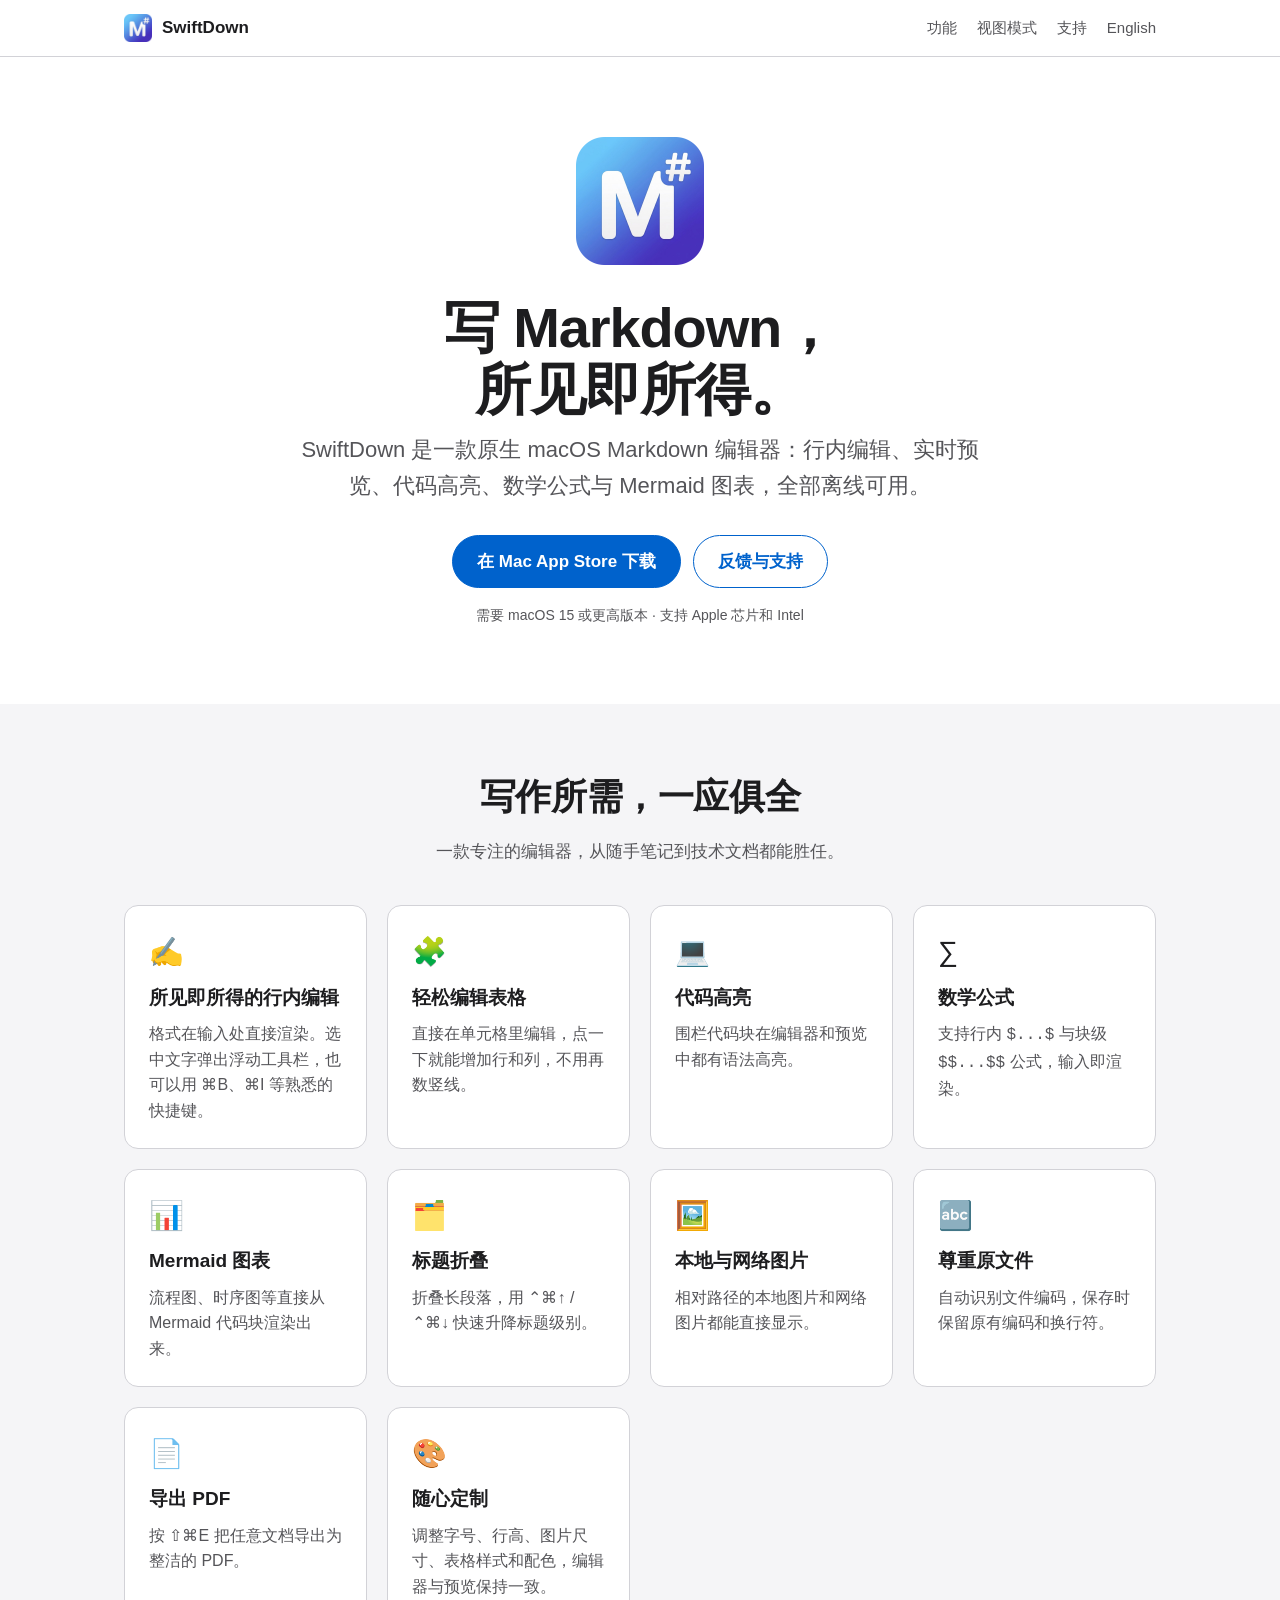
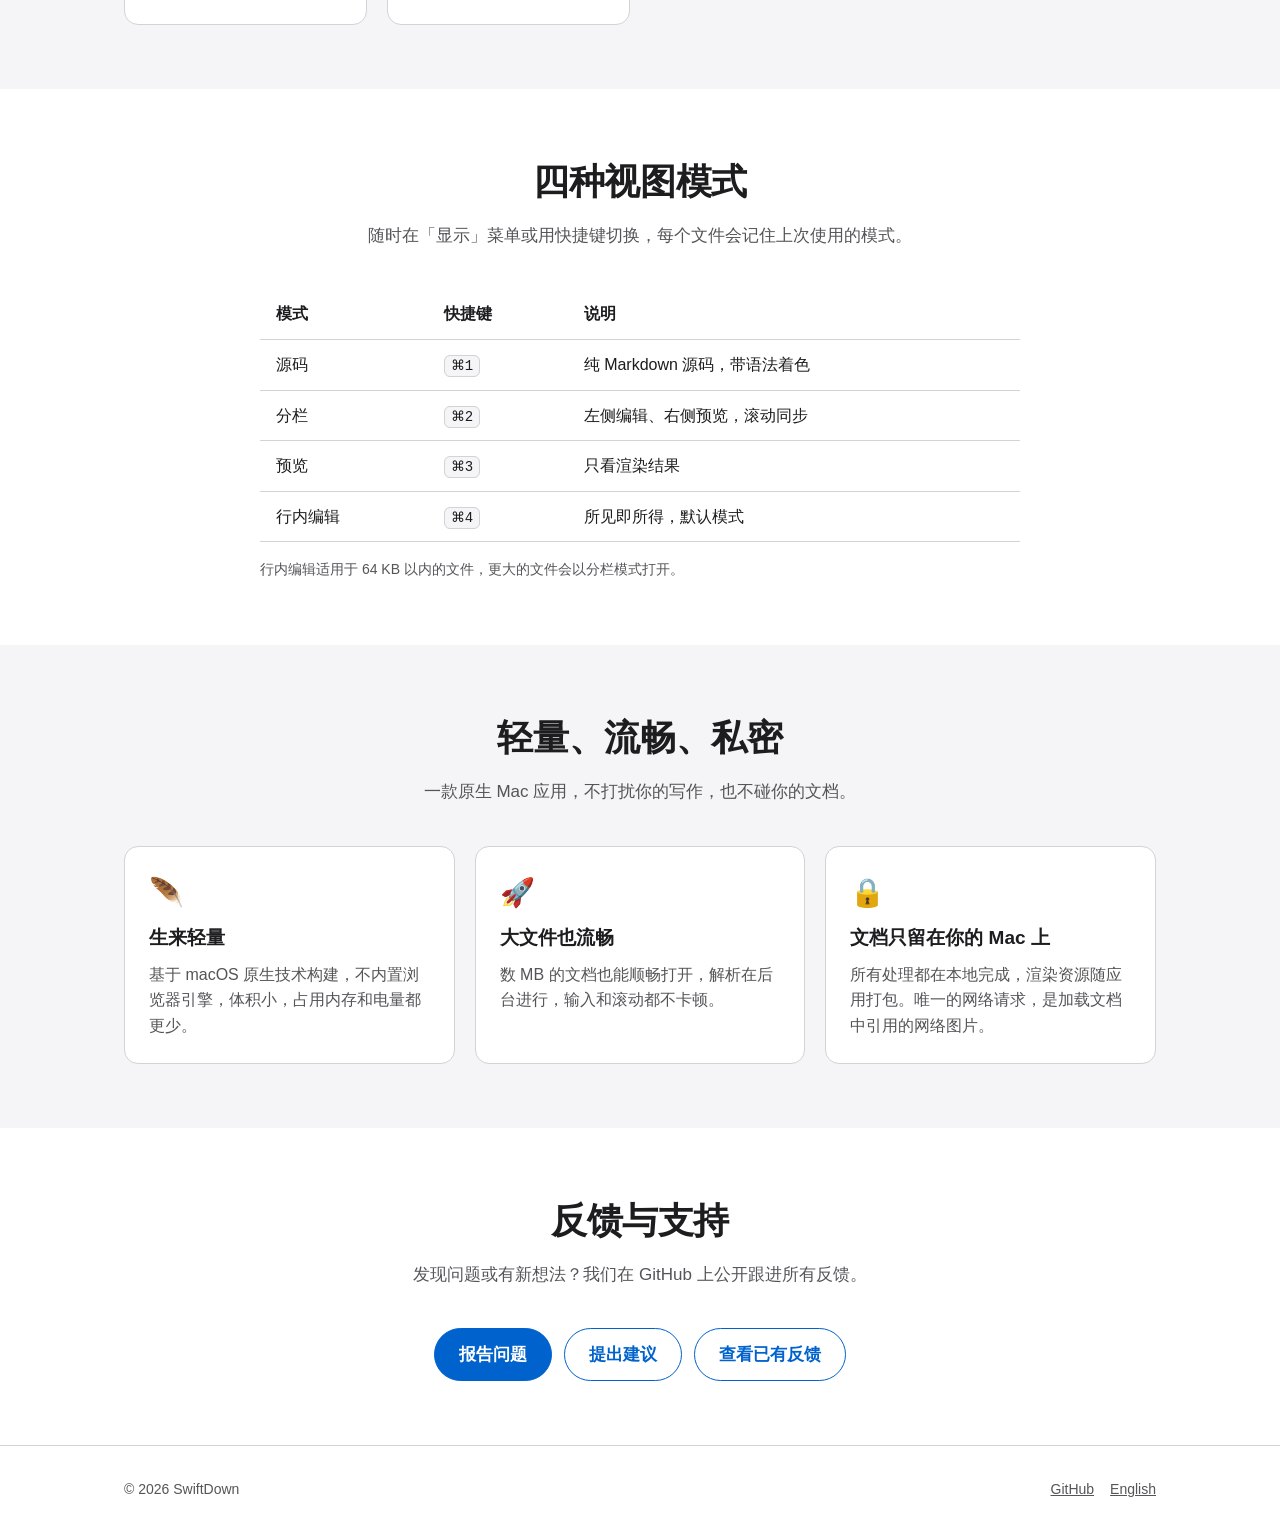
==== docs/zh/index.html @ 2b22502c "Add index.html" ====
<!DOCTYPE html>
<html lang="zh-Hans">
<head>
  <meta charset="utf-8">
  <meta name="viewport" content="width=device-width, initial-scale=1">
  <title>SwiftDown – 原生 macOS Markdown 编辑器</title>
  <meta name="description" content="SwiftDown 是一款原生 macOS Markdown 编辑器：所见即所得的行内编辑、实时预览、代码高亮、数学公式与 Mermaid 图表，全部离线可用。">
  <meta property="og:title" content="SwiftDown – 原生 macOS Markdown 编辑器">
  <meta property="og:description" content="所见即所得的行内编辑、实时预览、代码高亮、数学公式与 Mermaid 图表，全部离线可用。">
  <meta property="og:image" content="../assets/icon.png">
  <link rel="icon" type="image/png" href="../assets/icon.png">
  <link rel="alternate" hreflang="en" href="../">
  <link rel="stylesheet" href="../assets/style.css">
</head>
<body>
  <a class="skip-link" href="#main">跳到正文</a>

  <header class="site-header">
    <div class="container">
      <a class="brand" href="./">
        <img src="../assets/icon.png" alt="" width="28" height="28">
        <span>SwiftDown</span>
      </a>
      <nav class="site-nav" aria-label="主导航">
        <a href="#features">功能</a>
        <a href="#modes">视图模式</a>
        <a href="#support">支持</a>
        <a href="../" lang="en" hreflang="en">English</a>
      </nav>
    </div>
  </header>

  <main id="main">
    <section class="hero">
      <div class="container">
        <img class="app-icon" src="../assets/icon.png" alt="SwiftDown 应用图标" width="128" height="128">
        <h1>写 Markdown，<br>所见即所得。</h1>
        <p class="tagline">SwiftDown 是一款原生 macOS Markdown 编辑器：行内编辑、实时预览、代码高亮、数学公式与 Mermaid 图表，全部离线可用。</p>
        <div class="cta">
          <!-- TODO: 替换为你的 App Store 链接，例如 https://apps.apple.com/cn/app/id1234567890 -->
          <a class="button primary" href="https://apps.apple.com/cn/app/idXXXXXXXXXX">在 Mac App Store 下载</a>
          <a class="button secondary" href="https://github.com/xiaoterry1-cmyk/SwiftDown/issues">反馈与支持</a>
        </div>
        <p class="requirements">需要 macOS 15 或更高版本 · 支持 Apple 芯片和 Intel</p>
      </div>
    </section>

    <section id="features" class="alt" aria-labelledby="features-title">
      <div class="container">
        <h2 id="features-title">写作所需，一应俱全</h2>
        <p class="lead">一款专注的编辑器，从随手笔记到技术文档都能胜任。</p>
        <ul class="grid">
          <li class="card">
            <span class="emoji" aria-hidden="true">✍️</span>
            <h3>所见即所得的行内编辑</h3>
            <p>格式在输入处直接渲染。选中文字弹出浮动工具栏，也可以用 ⌘B、⌘I 等熟悉的快捷键。</p>
          </li>
          <li class="card">
            <span class="emoji" aria-hidden="true">🧩</span>
            <h3>轻松编辑表格</h3>
            <p>直接在单元格里编辑，点一下就能增加行和列，不用再数竖线。</p>
          </li>
          <li class="card">
            <span class="emoji" aria-hidden="true">💻</span>
            <h3>代码高亮</h3>
            <p>围栏代码块在编辑器和预览中都有语法高亮。</p>
          </li>
          <li class="card">
            <span class="emoji" aria-hidden="true">∑</span>
            <h3>数学公式</h3>
            <p>支持行内 <code>$...$</code> 与块级 <code>$$...$$</code> 公式，输入即渲染。</p>
          </li>
          <li class="card">
            <span class="emoji" aria-hidden="true">📊</span>
            <h3>Mermaid 图表</h3>
            <p>流程图、时序图等直接从 Mermaid 代码块渲染出来。</p>
          </li>
          <li class="card">
            <span class="emoji" aria-hidden="true">🗂️</span>
            <h3>标题折叠</h3>
            <p>折叠长段落，用 ⌃⌘↑ / ⌃⌘↓ 快速升降标题级别。</p>
          </li>
          <li class="card">
            <span class="emoji" aria-hidden="true">🖼️</span>
            <h3>本地与网络图片</h3>
            <p>相对路径的本地图片和网络图片都能直接显示。</p>
          </li>
          <li class="card">
            <span class="emoji" aria-hidden="true">🔤</span>
            <h3>尊重原文件</h3>
            <p>自动识别文件编码，保存时保留原有编码和换行符。</p>
          </li>
          <li class="card">
            <span class="emoji" aria-hidden="true">📄</span>
            <h3>导出 PDF</h3>
            <p>按 ⇧⌘E 把任意文档导出为整洁的 PDF。</p>
          </li>
          <li class="card">
            <span class="emoji" aria-hidden="true">🎨</span>
            <h3>随心定制</h3>
            <p>调整字号、行高、图片尺寸、表格样式和配色，编辑器与预览保持一致。</p>
          </li>
        </ul>
      </div>
    </section>

    <section id="modes" aria-labelledby="modes-title">
      <div class="container">
        <h2 id="modes-title">四种视图模式</h2>
        <p class="lead">随时在「显示」菜单或用快捷键切换，每个文件会记住上次使用的模式。</p>
        <div class="table-wrap">
          <table>
            <thead>
              <tr>
                <th scope="col">模式</th>
                <th scope="col">快捷键</th>
                <th scope="col">说明</th>
              </tr>
            </thead>
            <tbody>
              <tr><td>源码</td><td><kbd>⌘1</kbd></td><td>纯 Markdown 源码，带语法着色</td></tr>
              <tr><td>分栏</td><td><kbd>⌘2</kbd></td><td>左侧编辑、右侧预览，滚动同步</td></tr>
              <tr><td>预览</td><td><kbd>⌘3</kbd></td><td>只看渲染结果</td></tr>
              <tr><td>行内编辑</td><td><kbd>⌘4</kbd></td><td>所见即所得，默认模式</td></tr>
            </tbody>
          </table>
        </div>
        <p class="note">行内编辑适用于 64 KB 以内的文件，更大的文件会以分栏模式打开。</p>
      </div>
    </section>

    <section class="alt" aria-labelledby="privacy-title">
      <div class="container">
        <h2 id="privacy-title">轻量、流畅、私密</h2>
        <p class="lead">一款原生 Mac 应用，不打扰你的写作，也不碰你的文档。</p>
        <ul class="grid">
          <li class="card">
            <span class="emoji" aria-hidden="true">🪶</span>
            <h3>生来轻量</h3>
            <p>基于 macOS 原生技术构建，不内置浏览器引擎，体积小，占用内存和电量都更少。</p>
          </li>
          <li class="card">
            <span class="emoji" aria-hidden="true">🚀</span>
            <h3>大文件也流畅</h3>
            <p>数 MB 的文档也能顺畅打开，解析在后台进行，输入和滚动都不卡顿。</p>
          </li>
          <li class="card">
            <span class="emoji" aria-hidden="true">🔒</span>
            <h3>文档只留在你的 Mac 上</h3>
            <p>所有处理都在本地完成，渲染资源随应用打包。唯一的网络请求，是加载文档中引用的网络图片。</p>
          </li>
        </ul>
      </div>
    </section>

    <section id="support" aria-labelledby="support-title">
      <div class="container">
        <h2 id="support-title">反馈与支持</h2>
        <p class="lead">发现问题或有新想法？我们在 GitHub 上公开跟进所有反馈。</p>
        <div class="cta">
          <a class="button primary" href="https://github.com/xiaoterry1-cmyk/SwiftDown/issues/new?template=bug_report.yml">报告问题</a>
          <a class="button secondary" href="https://github.com/xiaoterry1-cmyk/SwiftDown/issues/new?template=feature_request.yml">提出建议</a>
          <a class="button secondary" href="https://github.com/xiaoterry1-cmyk/SwiftDown/issues">查看已有反馈</a>
        </div>
      </div>
    </section>
  </main>

  <footer class="site-footer">
    <div class="container">
      <span>© 2026 SwiftDown</span>
      <nav aria-label="页脚">
        <a href="https://github.com/xiaoterry1-cmyk/SwiftDown">GitHub</a>
        <a href="../" lang="en" hreflang="en">English</a>
      </nav>
    </div>
  </footer>
</body>
</html>
---- docs/assets/style.css ----
:root {
  --bg: #ffffff;
  --bg-alt: #f5f5f7;
  --text: #1d1d1f;
  --muted: #555559;
  --accent: #0062cc;
  --accent-text: #ffffff;
  --border: #d2d2d7;
  --radius: 14px;
  --max: 1080px;
}

@media (prefers-color-scheme: dark) {
  :root {
    --bg: #111113;
    --bg-alt: #1c1c1f;
    --text: #f5f5f7;
    --muted: #b0b0b6;
    --accent: #4da3ff;
    --accent-text: #0b0b0c;
    --border: #3a3a3e;
  }
}

* { box-sizing: border-box; }

html { scroll-behavior: smooth; }
@media (prefers-reduced-motion: reduce) {
  html { scroll-behavior: auto; }
}

body {
  margin: 0;
  font-family: -apple-system, BlinkMacSystemFont, "SF Pro Text", "PingFang SC", "Helvetica Neue", Arial, sans-serif;
  font-size: 17px;
  line-height: 1.6;
  color: var(--text);
  background: var(--bg);
  -webkit-font-smoothing: antialiased;
}

a { color: var(--accent); }
a:focus-visible, .button:focus-visible {
  outline: 3px solid var(--accent);
  outline-offset: 3px;
}

.skip-link {
  position: absolute;
  left: -9999px;
  top: 0;
  padding: 8px 12px;
  background: var(--bg);
  z-index: 10;
}
.skip-link:focus { left: 12px; top: 12px; }

.container {
  max-width: var(--max);
  margin: 0 auto;
  padding: 0 24px;
}

/* Header */
.site-header {
  border-bottom: 1px solid var(--border);
}
.site-header .container {
  display: flex;
  align-items: center;
  justify-content: space-between;
  height: 56px;
}
.brand {
  display: flex;
  align-items: center;
  gap: 10px;
  font-weight: 600;
  color: var(--text);
  text-decoration: none;
}
.brand img { width: 28px; height: 28px; }
.site-nav { display: flex; gap: 20px; font-size: 15px; }
.site-nav a { color: var(--muted); text-decoration: none; }
.site-nav a:hover { color: var(--text); }

/* Hero */
.hero {
  text-align: center;
  padding: 80px 0 64px;
}
.hero img.app-icon {
  width: 128px;
  height: 128px;
}
.hero h1 {
  font-size: clamp(36px, 6vw, 56px);
  line-height: 1.1;
  margin: 24px 0 12px;
  letter-spacing: -0.02em;
}
.hero .tagline {
  font-size: clamp(18px, 2.4vw, 22px);
  color: var(--muted);
  max-width: 680px;
  margin: 0 auto 32px;
}
.cta {
  display: flex;
  flex-wrap: wrap;
  justify-content: center;
  gap: 12px;
}
.button {
  display: inline-block;
  padding: 12px 24px;
  border-radius: 999px;
  font-weight: 600;
  text-decoration: none;
  border: 1px solid var(--accent);
}
.button.primary { background: var(--accent); color: var(--accent-text); }
.button.secondary { color: var(--accent); background: transparent; }
.requirements { margin-top: 16px; font-size: 14px; color: var(--muted); }

/* Sections */
section { padding: 64px 0; }
section.alt { background: var(--bg-alt); }
section h2 {
  font-size: clamp(28px, 4vw, 36px);
  text-align: center;
  margin: 0 0 12px;
  letter-spacing: -0.01em;
}
section .lead {
  text-align: center;
  color: var(--muted);
  max-width: 640px;
  margin: 0 auto 40px;
}

.grid {
  display: grid;
  grid-template-columns: repeat(auto-fit, minmax(240px, 1fr));
  gap: 20px;
  list-style: none;
  padding: 0;
  margin: 0;
}
.card {
  background: var(--bg);
  border: 1px solid var(--border);
  border-radius: var(--radius);
  padding: 24px;
}
section.alt .card { background: var(--bg); }
.card h3 { margin: 0 0 8px; font-size: 19px; }
.card p { margin: 0; color: var(--muted); font-size: 16px; }
.card .emoji { font-size: 28px; display: block; margin-bottom: 8px; }

/* Modes table */
.table-wrap { overflow-x: auto; }
table {
  width: 100%;
  max-width: 760px;
  margin: 0 auto;
  border-collapse: collapse;
  font-size: 16px;
}
th, td {
  text-align: left;
  padding: 12px 16px;
  border-bottom: 1px solid var(--border);
}
th { font-weight: 600; }
td kbd, th kbd {
  font-family: ui-monospace, SFMono-Regular, Menlo, monospace;
  font-size: 14px;
  padding: 2px 6px;
  border: 1px solid var(--border);
  border-radius: 6px;
  background: var(--bg-alt);
}
.note {
  max-width: 760px;
  margin: 16px auto 0;
  font-size: 14px;
  color: var(--muted);
}

/* Footer */
.site-footer {
  border-top: 1px solid var(--border);
  padding: 32px 0;
  font-size: 14px;
  color: var(--muted);
}
.site-footer .container {
  display: flex;
  flex-wrap: wrap;
  gap: 16px;
  justify-content: space-between;
}
.site-footer nav { display: flex; flex-wrap: wrap; gap: 16px; }
.site-footer a { color: var(--muted); }
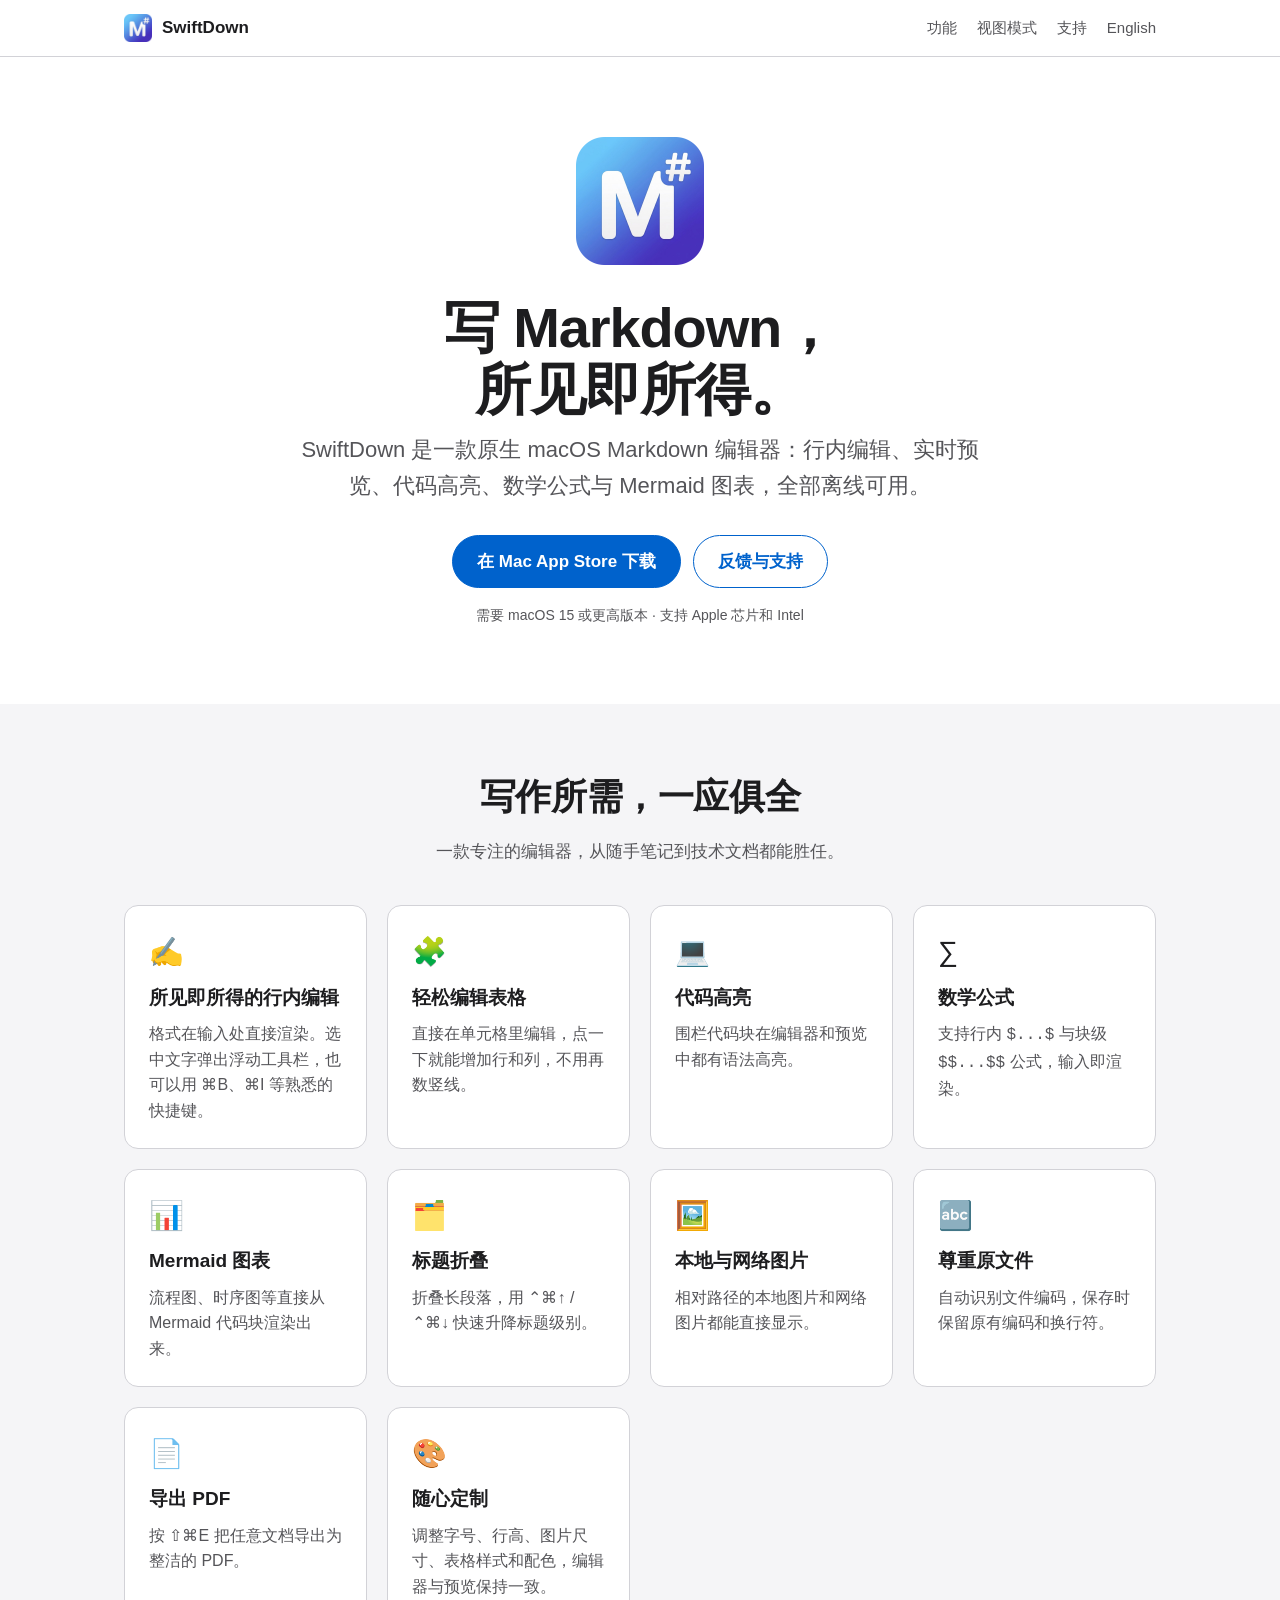
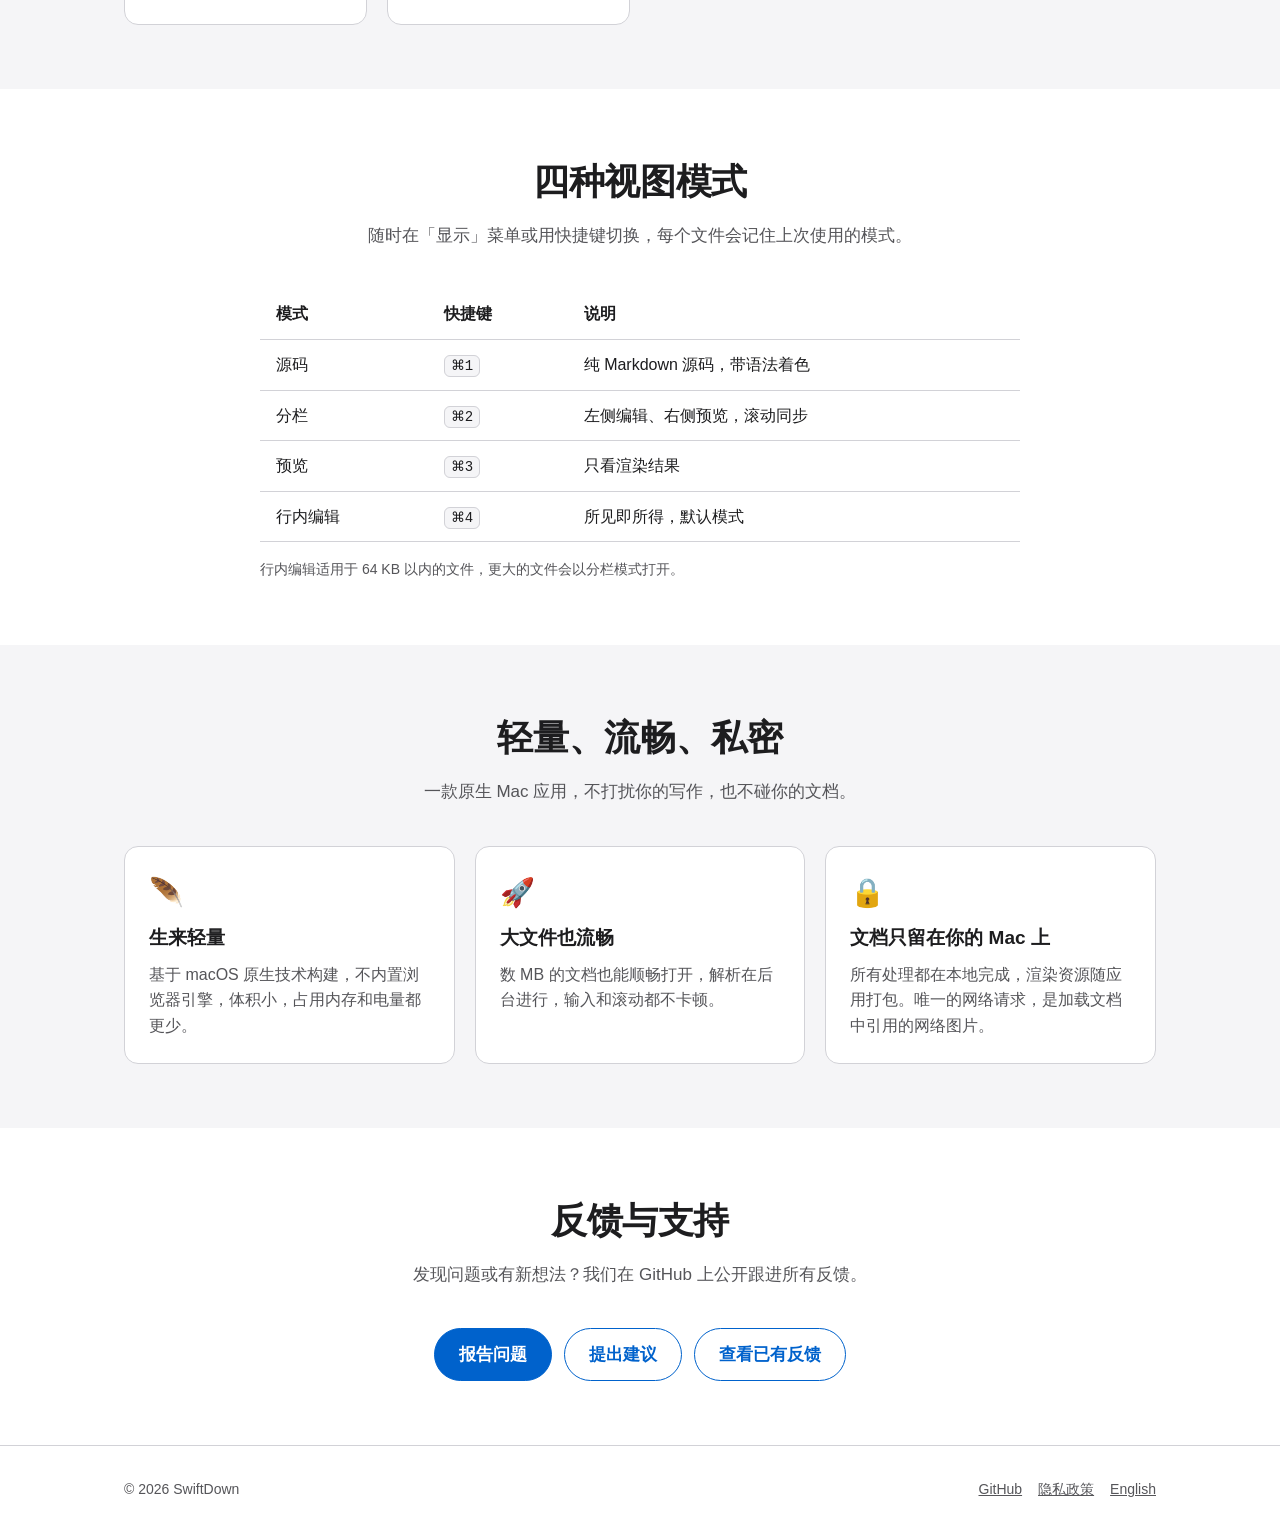
==== commit cd4ec272: "Added privacy.html" ====
--- a/docs/zh/index.html
+++ b/docs/zh/index.html
@@ -37,8 +37,7 @@
         <h1>写 Markdown，<br>所见即所得。</h1>
         <p class="tagline">SwiftDown 是一款原生 macOS Markdown 编辑器：行内编辑、实时预览、代码高亮、数学公式与 Mermaid 图表，全部离线可用。</p>
         <div class="cta">
-          <!-- TODO: 替换为你的 App Store 链接，例如 https://apps.apple.com/cn/app/id1234567890 -->
-          <a class="button primary" href="https://apps.apple.com/cn/app/idXXXXXXXXXX">在 Mac App Store 下载</a>
+          <a class="button primary" href="https://apps.apple.com/cn/app/id6816311134">在 Mac App Store 下载</a>
           <a class="button secondary" href="https://github.com/xiaoterry1-cmyk/SwiftDown/issues">反馈与支持</a>
         </div>
         <p class="requirements">需要 macOS 15 或更高版本 · 支持 Apple 芯片和 Intel</p>
@@ -171,6 +170,7 @@
       <span>© 2026 SwiftDown</span>
       <nav aria-label="页脚">
         <a href="https://github.com/xiaoterry1-cmyk/SwiftDown">GitHub</a>
+        <a href="privacy.html">隐私政策</a>
         <a href="../" lang="en" hreflang="en">English</a>
       </nav>
     </div>
--- a/docs/assets/style.css
+++ b/docs/assets/style.css
@@ -203,3 +203,28 @@
 }
 .site-footer nav { display: flex; flex-wrap: wrap; gap: 16px; }
 .site-footer a { color: var(--muted); }
+
+/* Long-form pages (privacy policy) */
+.prose {
+  max-width: 720px;
+  margin: 0 auto;
+  padding: 56px 24px 72px;
+}
+.prose h1 {
+  font-size: clamp(32px, 5vw, 44px);
+  line-height: 1.15;
+  margin: 0 0 8px;
+  letter-spacing: -0.02em;
+}
+.prose .updated { color: var(--muted); font-size: 15px; margin: 0 0 32px; }
+.prose h2 { font-size: 22px; margin: 40px 0 8px; }
+.prose p, .prose li { color: var(--text); }
+.prose ul { padding-left: 1.2em; }
+.prose li + li { margin-top: 6px; }
+.prose .summary {
+  background: var(--bg-alt);
+  border: 1px solid var(--border);
+  border-radius: var(--radius);
+  padding: 20px 24px;
+}
+.prose .summary p { margin: 0; }
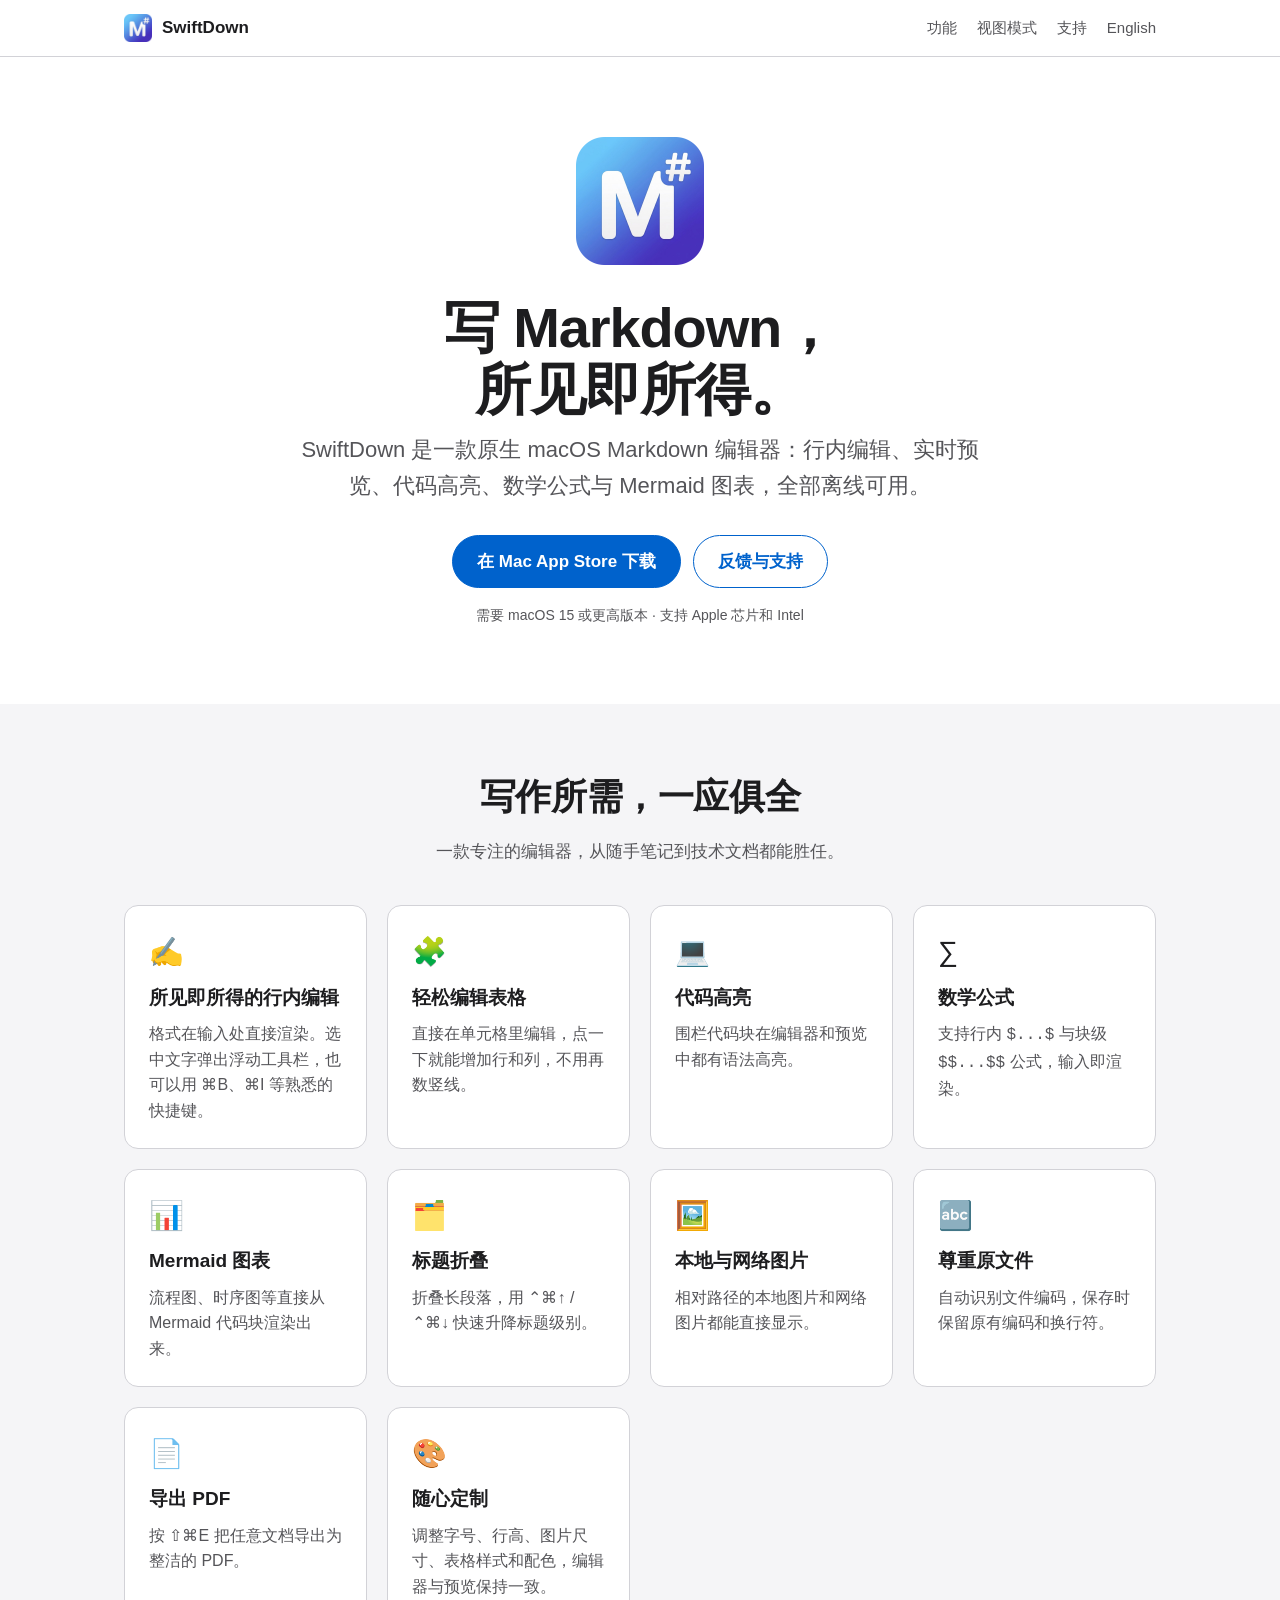
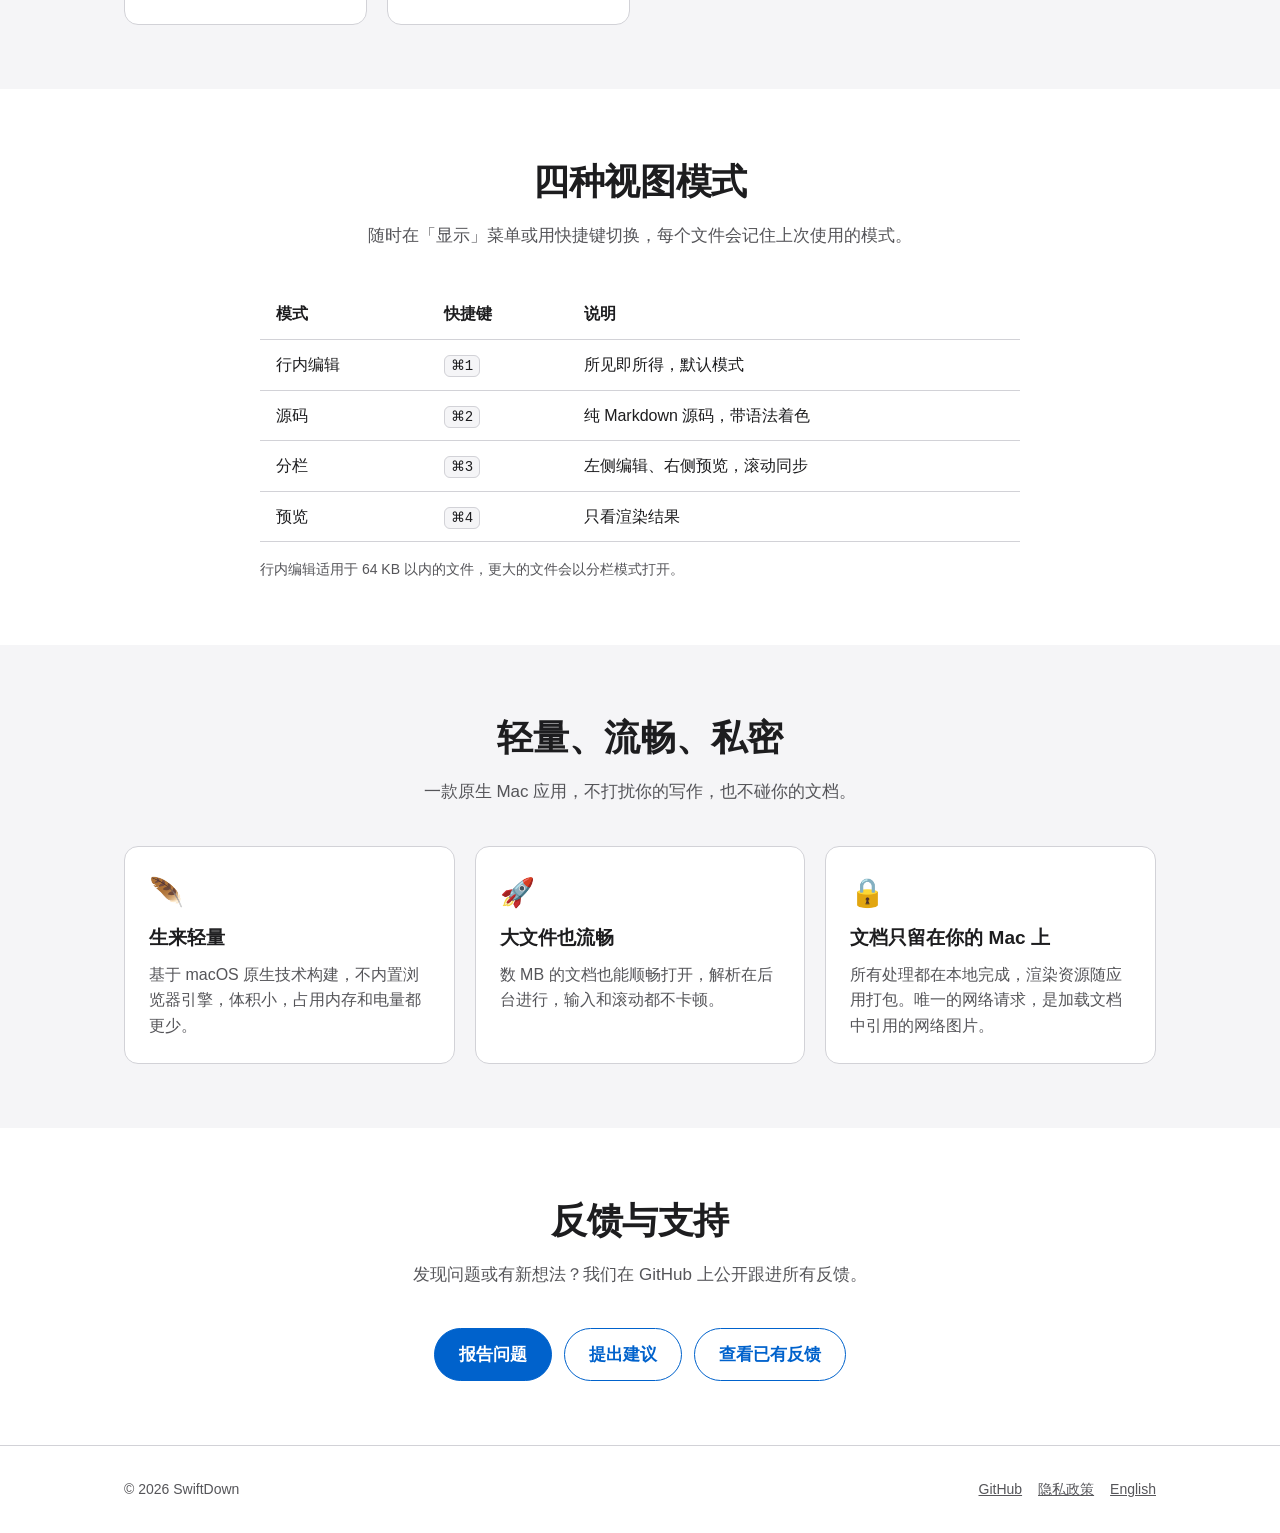
==== commit 51d917c0: "Update view mode shortcuts Inline editing is now Cmd-1, followed by Source (Cmd-2), Split (Cmd-3) an" ====
--- a/docs/zh/index.html
+++ b/docs/zh/index.html
@@ -117,10 +117,10 @@
               </tr>
             </thead>
             <tbody>
-              <tr><td>源码</td><td><kbd>⌘1</kbd></td><td>纯 Markdown 源码，带语法着色</td></tr>
-              <tr><td>分栏</td><td><kbd>⌘2</kbd></td><td>左侧编辑、右侧预览，滚动同步</td></tr>
-              <tr><td>预览</td><td><kbd>⌘3</kbd></td><td>只看渲染结果</td></tr>
-              <tr><td>行内编辑</td><td><kbd>⌘4</kbd></td><td>所见即所得，默认模式</td></tr>
+              <tr><td>行内编辑</td><td><kbd>⌘1</kbd></td><td>所见即所得，默认模式</td></tr>
+              <tr><td>源码</td><td><kbd>⌘2</kbd></td><td>纯 Markdown 源码，带语法着色</td></tr>
+              <tr><td>分栏</td><td><kbd>⌘3</kbd></td><td>左侧编辑、右侧预览，滚动同步</td></tr>
+              <tr><td>预览</td><td><kbd>⌘4</kbd></td><td>只看渲染结果</td></tr>
             </tbody>
           </table>
         </div>
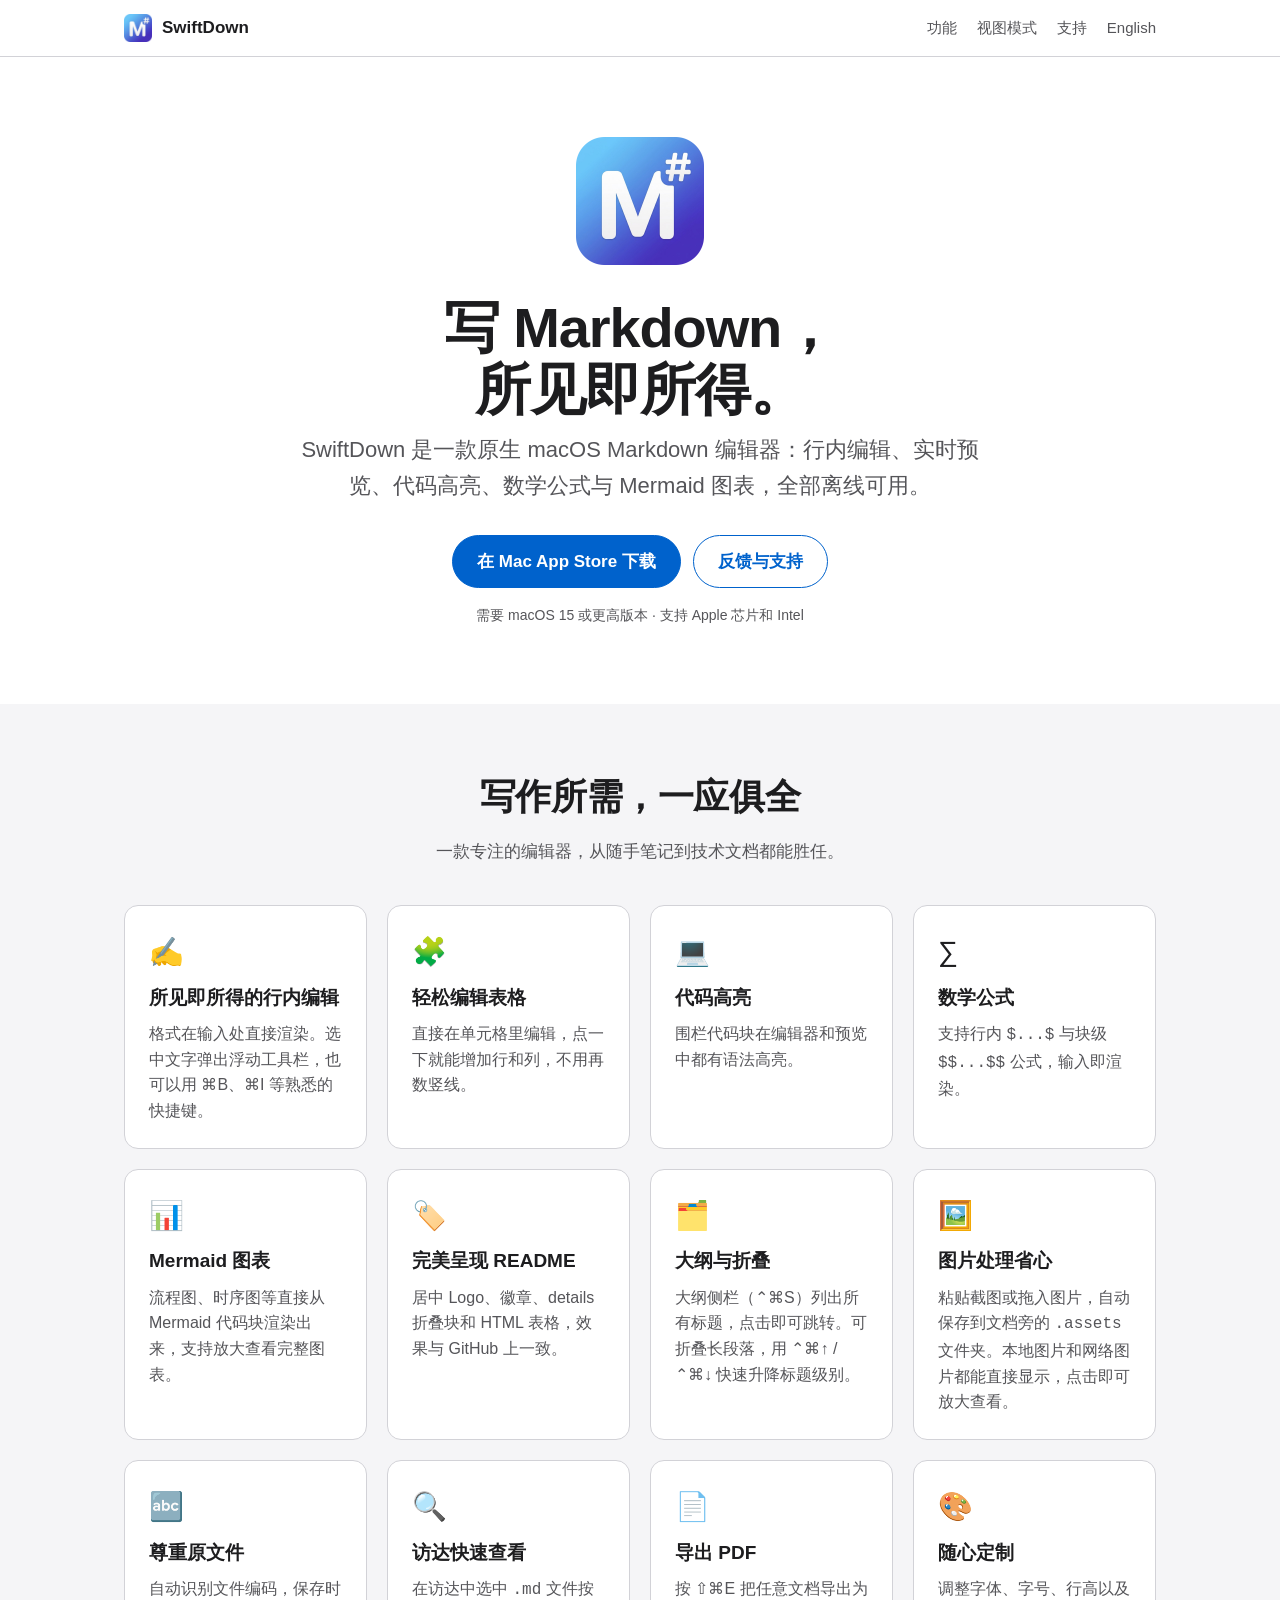
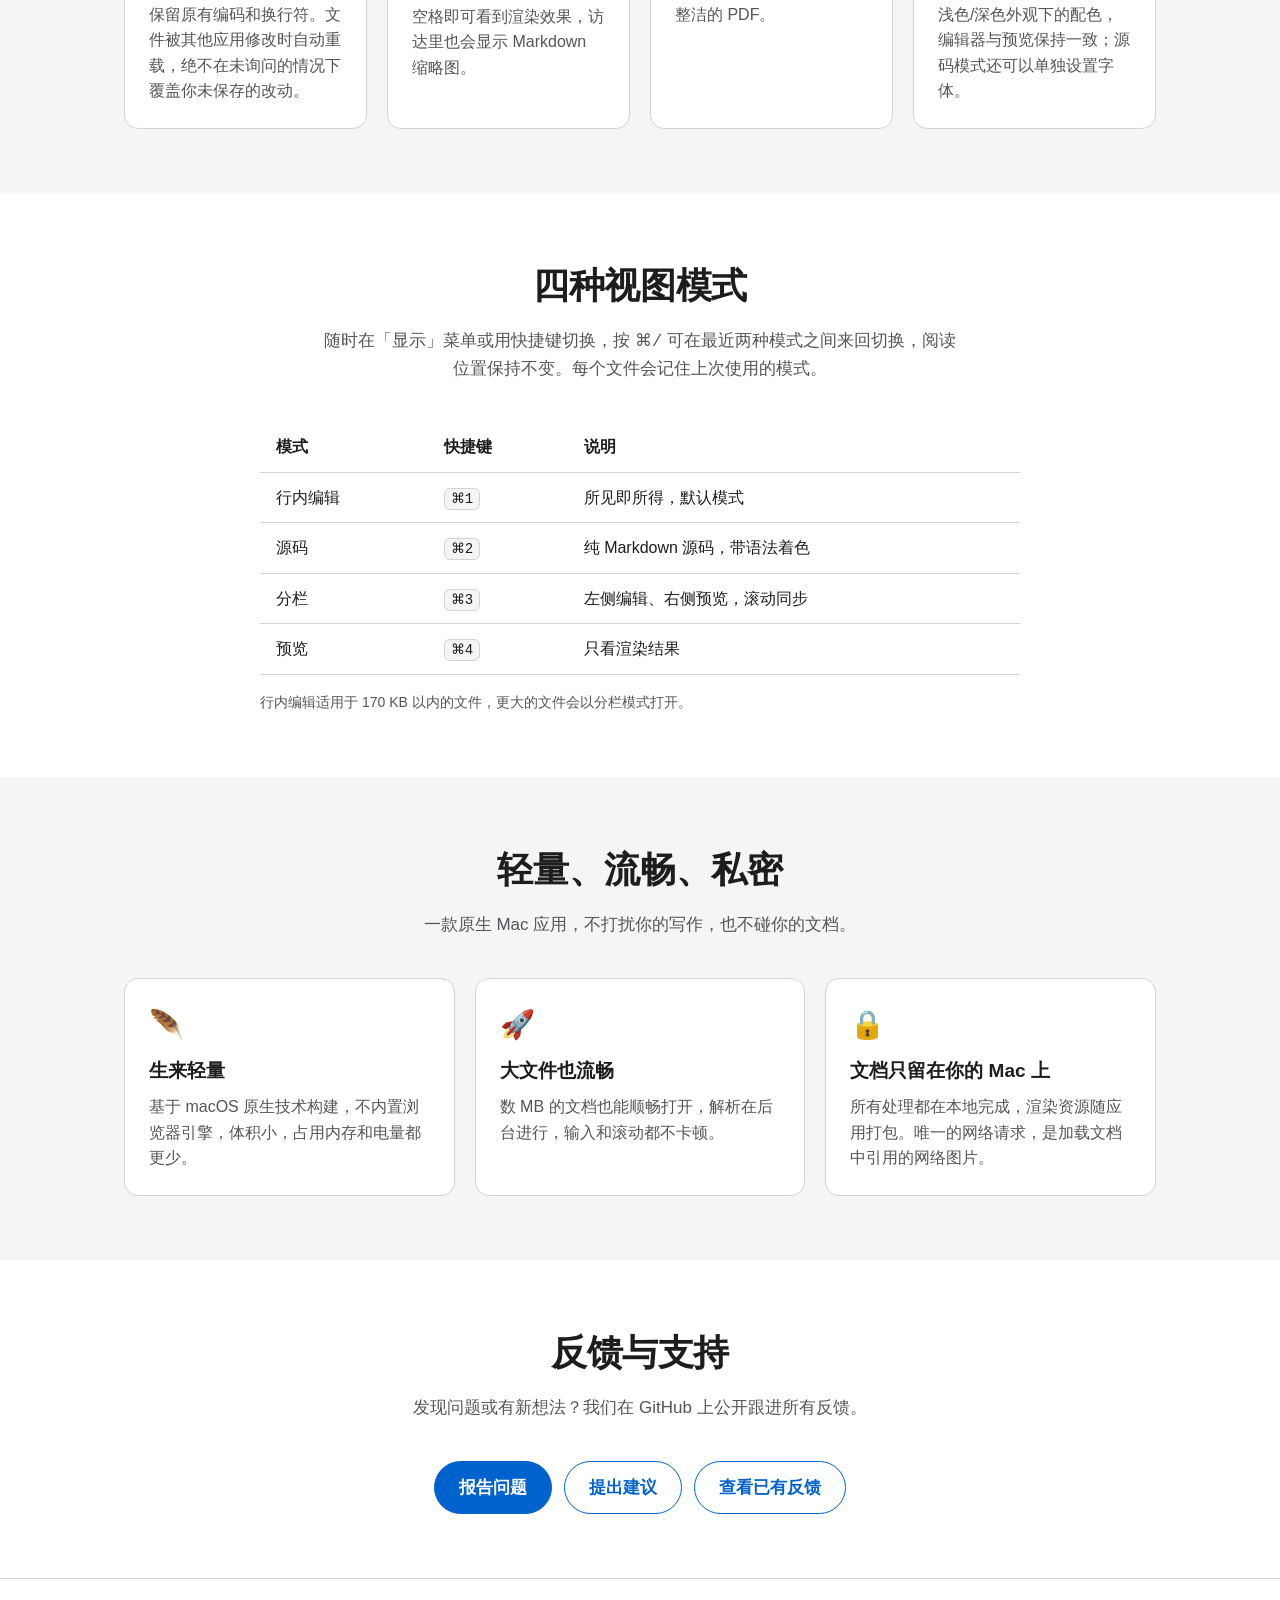
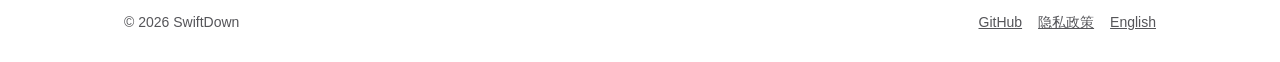
==== commit 831329f6: "Update site, README and templates for 1.0.1 - Add new features to the landing page (EN/ZH) and READM" ====
--- a/docs/zh/index.html
+++ b/docs/zh/index.html
@@ -72,22 +72,32 @@
           <li class="card">
             <span class="emoji" aria-hidden="true">📊</span>
             <h3>Mermaid 图表</h3>
-            <p>流程图、时序图等直接从 Mermaid 代码块渲染出来。</p>
+            <p>流程图、时序图等直接从 Mermaid 代码块渲染出来，支持放大查看完整图表。</p>
+          </li>
+          <li class="card">
+            <span class="emoji" aria-hidden="true">🏷️</span>
+            <h3>完美呈现 README</h3>
+            <p>居中 Logo、徽章、details 折叠块和 HTML 表格，效果与 GitHub 上一致。</p>
           </li>
           <li class="card">
             <span class="emoji" aria-hidden="true">🗂️</span>
-            <h3>标题折叠</h3>
-            <p>折叠长段落，用 ⌃⌘↑ / ⌃⌘↓ 快速升降标题级别。</p>
+            <h3>大纲与折叠</h3>
+            <p>大纲侧栏（⌃⌘S）列出所有标题，点击即可跳转。可折叠长段落，用 ⌃⌘↑ / ⌃⌘↓ 快速升降标题级别。</p>
           </li>
           <li class="card">
             <span class="emoji" aria-hidden="true">🖼️</span>
-            <h3>本地与网络图片</h3>
-            <p>相对路径的本地图片和网络图片都能直接显示。</p>
+            <h3>图片处理省心</h3>
+            <p>粘贴截图或拖入图片，自动保存到文档旁的 <code>.assets</code> 文件夹。本地图片和网络图片都能直接显示，点击即可放大查看。</p>
           </li>
           <li class="card">
             <span class="emoji" aria-hidden="true">🔤</span>
             <h3>尊重原文件</h3>
-            <p>自动识别文件编码，保存时保留原有编码和换行符。</p>
+            <p>自动识别文件编码，保存时保留原有编码和换行符。文件被其他应用修改时自动重载，绝不在未询问的情况下覆盖你未保存的改动。</p>
+          </li>
+          <li class="card">
+            <span class="emoji" aria-hidden="true">🔍</span>
+            <h3>访达快速查看</h3>
+            <p>在访达中选中 <code>.md</code> 文件按空格即可看到渲染效果，访达里也会显示 Markdown 缩略图。</p>
           </li>
           <li class="card">
             <span class="emoji" aria-hidden="true">📄</span>
@@ -97,7 +107,7 @@
           <li class="card">
             <span class="emoji" aria-hidden="true">🎨</span>
             <h3>随心定制</h3>
-            <p>调整字号、行高、图片尺寸、表格样式和配色，编辑器与预览保持一致。</p>
+            <p>调整字体、字号、行高以及浅色/深色外观下的配色，编辑器与预览保持一致；源码模式还可以单独设置字体。</p>
           </li>
         </ul>
       </div>
@@ -106,7 +116,7 @@
     <section id="modes" aria-labelledby="modes-title">
       <div class="container">
         <h2 id="modes-title">四种视图模式</h2>
-        <p class="lead">随时在「显示」菜单或用快捷键切换，每个文件会记住上次使用的模式。</p>
+        <p class="lead">随时在「显示」菜单或用快捷键切换，按 <kbd>⌘/</kbd> 可在最近两种模式之间来回切换，阅读位置保持不变。每个文件会记住上次使用的模式。</p>
         <div class="table-wrap">
           <table>
             <thead>
@@ -124,7 +134,7 @@
             </tbody>
           </table>
         </div>
-        <p class="note">行内编辑适用于 64 KB 以内的文件，更大的文件会以分栏模式打开。</p>
+        <p class="note">行内编辑适用于 170 KB 以内的文件，更大的文件会以分栏模式打开。</p>
       </div>
     </section>
 
